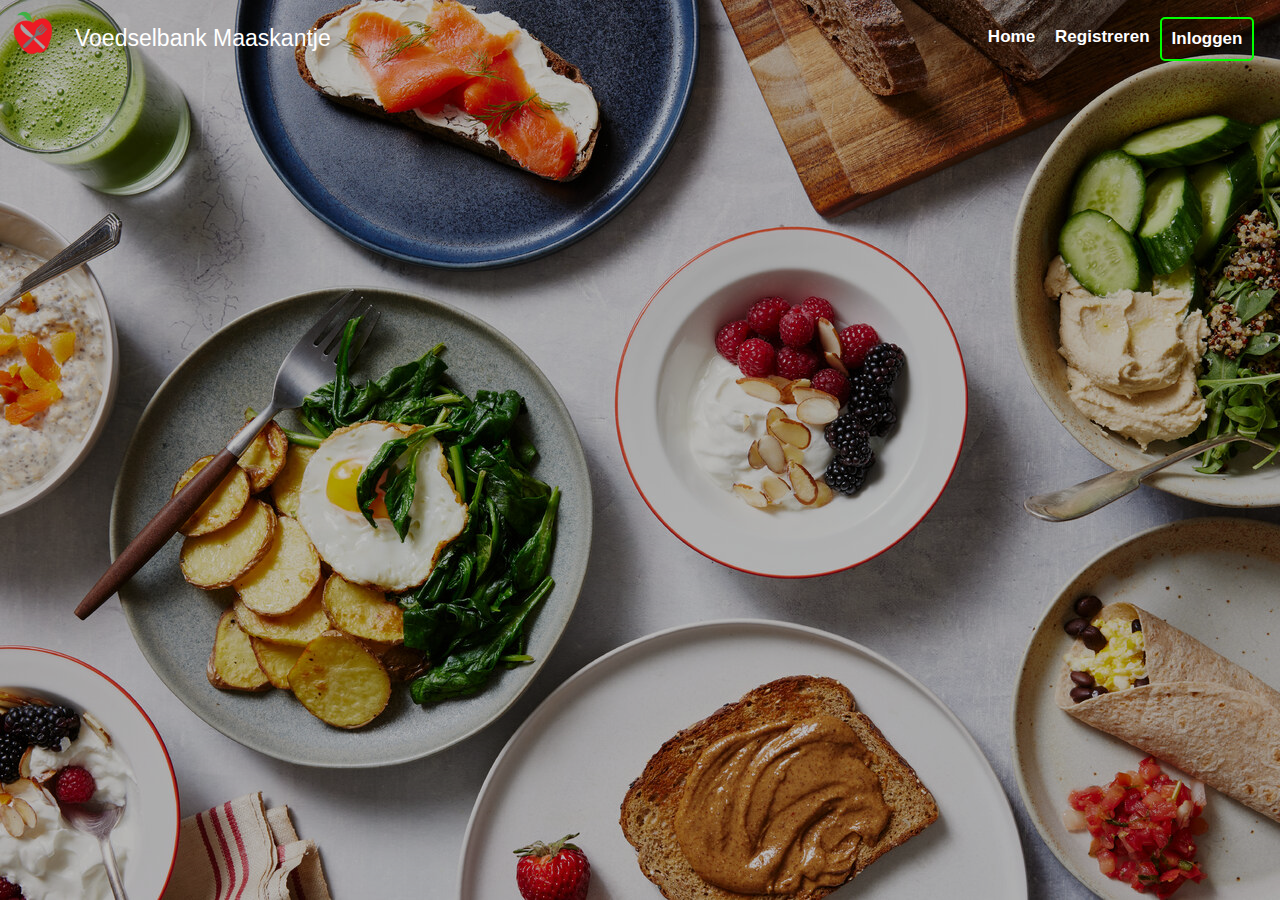
==== index.html @ 4944c160 "Begin" ====
<!DOCTYPE html>
<html lang="en">

<head>
    <meta charset="UTF-8">
    <meta http-equiv="X-UA-Compatible" content="IE=edge">
    <meta name="viewport" content="width=device-width, initial-scale=1.0">
    <title>Voedselbank Maaskantje</title>
    <link rel="icon" type="image/png" href="images/icon.png">
    <link rel="stylesheet" href="indexstylesheet.css">
    <link rel="stylesheet" href="navbar.css">
</head>

<body class="backgroundimage">

    <div class="navbar">
        <div class="navicon">
            <img class="icon" src="images/icon.png" width="45px" height="45px">
            <h1 class="icon">Voedselbank Maaskantje</h1>
        </div>
        <div class="navitems">
            <a href="index.html">
                <p class="knop">Home</p>
            </a>
            <a href="register.html">
                <p class="knop">Registreren</p>
            </a>
            <a href="login.html">
                <p class="groeneknop">Inloggen</p>
            </a>
        </div>
        <div class="dropdown">
            <div class="linegroup" onclick="dropdownFunction()">
                <div class="line"></div>
                <div class="line"></div>
                <div class="line"></div>
            </div>
            <div id="dropdownItems" class="dropdown-content">
                <a href="index.html">Home</a>
                <a href="register.html">Registreren</a>
                <a href="login.html">Inloggen</a>
            </div>
        </div>
    </div>

    <!-- ----------------------------------------------------------------------------------------------------------- -->



    <!-- ----------------------------------------------------------------------------------------------------------- -->

    <footer>
    </footer>
    <script src="functions.js"></script>
</body>
---- indexstylesheet.css ----
body{
    margin: 0;
    height: 100%;
}

.backgroundimage{
    background-image: url("images/homebackground.png");
    background-size: cover;
    background-position: center;
    background-repeat: no-repeat;
    height: 100vh;
    max-height: 100%;
}

.groeneknop{
    background-color: transparent;
    border: 2px solid lime;
    border-radius: 5px;
    padding: 10px;
}

.groeneknop:hover{
    transition-duration: 0.7s;
    background-color: lime;
}

h1{
    color: white;
    font-family: Arial, Helvetica, sans-serif;
    font-weight: 100;
    text-decoration: none;
    font-size: 23px;
}

@media (width <= 600px){
    p{
        font-size: 14px;
    }
}
---- navbar.css ----
.navicon{
    display: flex;
}

.icon{
    padding: 10px;
    display: flex;
    justify-self: start;
}

.navbar{
    display: flex;
}

.navitems{
    margin-right: 2%;
    margin-left: auto;
    display: flex;
}

a{
    color: white;
    font-family: sans-serif;
    font-weight: bold;
    text-decoration: none;
    font-size: 17px;
}

.knop{
    padding: 10px;
}

.knop:hover{
    transition-duration: 0.7s;
    color: lime;
}

/*-------------------------------------------------------------*/

.dropbtn {
    background-color: transparent;
    color: white;
    width: 80px;
    height: 80px;
    font-size: 14px;
    border: none;
    border-radius: 50%;
  }

  .line{
    background-color: white;
    width: 46px;
    height: 8px;
    margin: 10px;
    border-radius: 4px;
  }

  .linegroup:hover{
    .line{
        transition-duration: 0.7s;
        background-color: lime;
    }
  }

  .dropdown {
    position: relative;
    display: inline-block;
  }
  
  .dropdown-content {
    display: none;
    position: absolute;
    background-color: #f1f1f1;
    min-width: 160px;
    overflow: auto;
    box-shadow: 0px 8px 16px 0px rgba(0,0,0,0.2);
    z-index: 1;
  }
  
  .dropdown-content a {
    color: black;
    padding: 12px 16px;
    text-decoration: none;
    display: block;
  }
  
  .dropdown a:hover {background-color: #ddd;}
  
  .show {display: block;}

@media (width <= 600px){
    .dropdown{
        display: flex;
    }
    .navitems{
        display: none;
    }
}

@media (width > 600px){
    .dropdown{
        display: none;
    }
    .navitems{
        display: flex;
    }
}
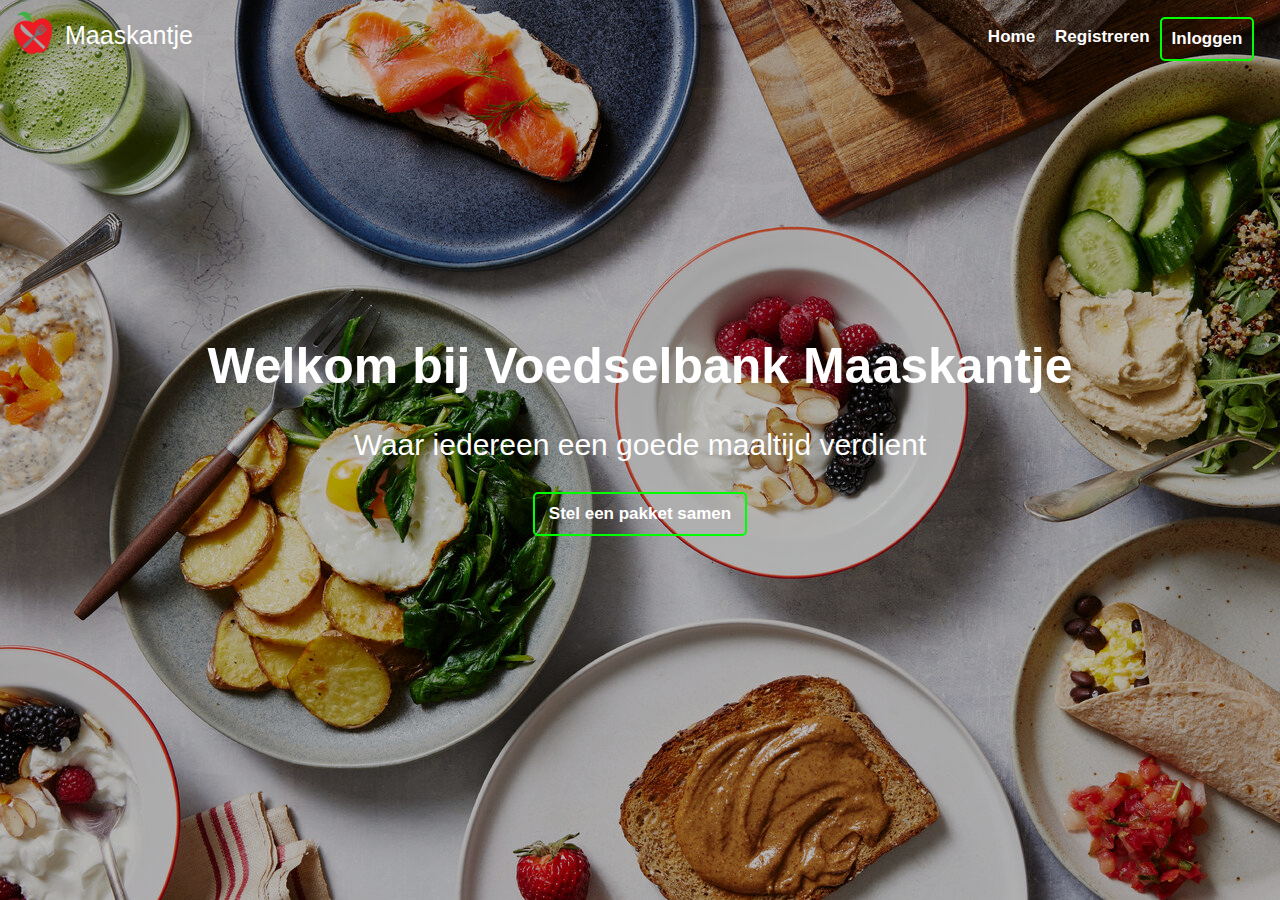
==== commit fcbee5cb: "Finish front-end homepage, login, register pagina's" ====
--- a/index.html
+++ b/index.html
@@ -7,7 +7,7 @@
     <meta name="viewport" content="width=device-width, initial-scale=1.0">
     <title>Voedselbank Maaskantje</title>
     <link rel="icon" type="image/png" href="images/icon.png">
-    <link rel="stylesheet" href="indexstylesheet.css">
+    <link rel="stylesheet" href="stylesheet.css">
     <link rel="stylesheet" href="navbar.css">
 </head>
 
@@ -15,8 +15,8 @@
 
     <div class="navbar">
         <div class="navicon">
-            <img class="icon" src="images/icon.png" width="45px" height="45px">
-            <h1 class="icon">Voedselbank Maaskantje</h1>
+            <img class="icon" src="images/icon.png" width="45px" height="45px" style="padding: 10px;">
+            <h2 class="icon">Maaskantje</h2>
         </div>
         <div class="navitems">
             <a href="index.html">
@@ -45,7 +45,13 @@
 
     <!-- ----------------------------------------------------------------------------------------------------------- -->
 
-
+    <div class="center">
+        <h1>Welkom bij Voedselbank Maaskantje</h1>
+        <h3>Waar iedereen een goede maaltijd verdient</h3>
+        <a href="login.html">
+            <p class="centerknop">Stel een pakket samen</p>
+        </a>
+    </div>
 
     <!-- ----------------------------------------------------------------------------------------------------------- -->
 
--- a/stylesheet.css
+++ b/stylesheet.css
@@ -0,0 +1,112 @@
+body {
+    margin: 0;
+    height: 100%;
+}
+
+.backgroundimage {
+    background-image: url("images/homebackground.png");
+    background-size: cover;
+    background-position: center;
+    background-repeat: no-repeat;
+    height: 100vh;
+    max-height: 100%;
+}
+
+.groeneknop {
+    background-color: transparent;
+    border: 2px solid lime;
+    border-radius: 5px;
+    padding: 10px;
+    color: white;
+    font-family: sans-serif;
+    font-weight: bold;
+    text-decoration: none;
+    font-size: 17px;
+}
+
+.groeneknop:hover {
+    transition-duration: 0.7s;
+    background-color: lime;
+}
+
+h1 {
+    color: white;
+    font-family: Arial, Helvetica, sans-serif;
+    font-weight: 600;
+    text-decoration: none;
+    font-size: 50px;
+}
+
+h2 {
+    color: white;
+    font-family: Arial, Helvetica, sans-serif;
+    font-weight: 100;
+    text-decoration: none;
+    font-size: 25px;
+}
+
+h3 {
+    color: white;
+    font-family: Arial, Helvetica, sans-serif;
+    font-weight: 100;
+    text-decoration: none;
+    font-size: 30px;
+}
+
+.center{
+    margin: auto;
+    text-align: center;
+    padding-top: 25vh;
+}
+
+.forms{
+    text-align: center;
+    display: flex;
+    flex-direction: column;
+    color: white;
+    font-family: sans-serif;
+    font-weight: bold;
+    text-decoration: none;
+    font-size: 16px;
+}
+
+.centerknop {
+    background-color: transparent;
+    border: 2px solid lime;
+    border-radius: 5px;
+    padding: 10px;
+    width: 190px;
+    margin: auto;
+}
+
+.centerknop:hover {
+    transition-duration: 0.7s;
+    background-color: lime;
+}
+
+input[type=text],input[type=password]:focus {
+    border: 2px solid grey;
+  }
+  
+input[type=text],input[type=password] {
+    width: 300px;
+    border: 1px solid lightgrey;
+    padding: 5px 20px;
+    margin: 3px 0;
+    border-radius: 5px;
+    box-sizing: border-box;
+}
+
+.formitem{
+    display: flex;
+    flex-direction: column;
+    text-align: center;
+    width: 300px;
+    margin: auto;
+}
+
+@media (width <=600px) {
+    p {
+        font-size: 14px;
+    }
+}--- a/navbar.css
+++ b/navbar.css
@@ -1,24 +1,23 @@
-.navicon{
+.navicon {
     display: flex;
 }
 
-.icon{
-    padding: 10px;
+.icon {
     display: flex;
     justify-self: start;
 }
 
-.navbar{
+.navbar {
     display: flex;
 }
 
-.navitems{
+.navitems {
     margin-right: 2%;
     margin-left: auto;
     display: flex;
 }
 
-a{
+a {
     color: white;
     font-family: sans-serif;
     font-weight: bold;
@@ -26,11 +25,11 @@
     font-size: 17px;
 }
 
-.knop{
+.knop {
     padding: 10px;
 }
 
-.knop:hover{
+.knop:hover {
     transition-duration: 0.7s;
     color: lime;
 }
@@ -45,63 +44,69 @@
     font-size: 14px;
     border: none;
     border-radius: 50%;
-  }
+}
 
-  .line{
+.line {
     background-color: white;
     width: 46px;
     height: 8px;
     margin: 10px;
     border-radius: 4px;
-  }
+    margin-left: auto;
+}
 
-  .linegroup:hover{
-    .line{
+.linegroup:hover {
+    .line {
         transition-duration: 0.7s;
         background-color: lime;
     }
-  }
+}
 
-  .dropdown {
-    position: relative;
-    display: inline-block;
-  }
-  
-  .dropdown-content {
+.dropdown {
+    margin-right: 2%;
+    margin-left: auto;
+    display: flex;
+    flex-direction: column;
+}
+
+.dropdown-content {
     display: none;
-    position: absolute;
-    background-color: #f1f1f1;
-    min-width: 160px;
-    overflow: auto;
-    box-shadow: 0px 8px 16px 0px rgba(0,0,0,0.2);
-    z-index: 1;
-  }
-  
-  .dropdown-content a {
-    color: black;
-    padding: 12px 16px;
+    padding-left: auto;
+}
+
+.dropdown-content a {
+    color: color;
+    padding: 12px;
+    text-align: right;
     text-decoration: none;
+    display: flex;
+    justify-content: flex-end;
+}
+
+.dropdown a:hover {
+    color: lime;
+}
+
+.show {
     display: block;
-  }
-  
-  .dropdown a:hover {background-color: #ddd;}
-  
-  .show {display: block;}
+}
 
-@media (width <= 600px){
-    .dropdown{
+@media (width <=650px) {
+    .dropdown {
         display: flex;
     }
-    .navitems{
+
+    .navitems {
         display: none;
     }
 }
 
-@media (width > 600px){
-    .dropdown{
+@media (width > 650px) {
+    .dropdown {
         display: none;
     }
-    .navitems{
+
+    .navitems {
         display: flex;
     }
 }